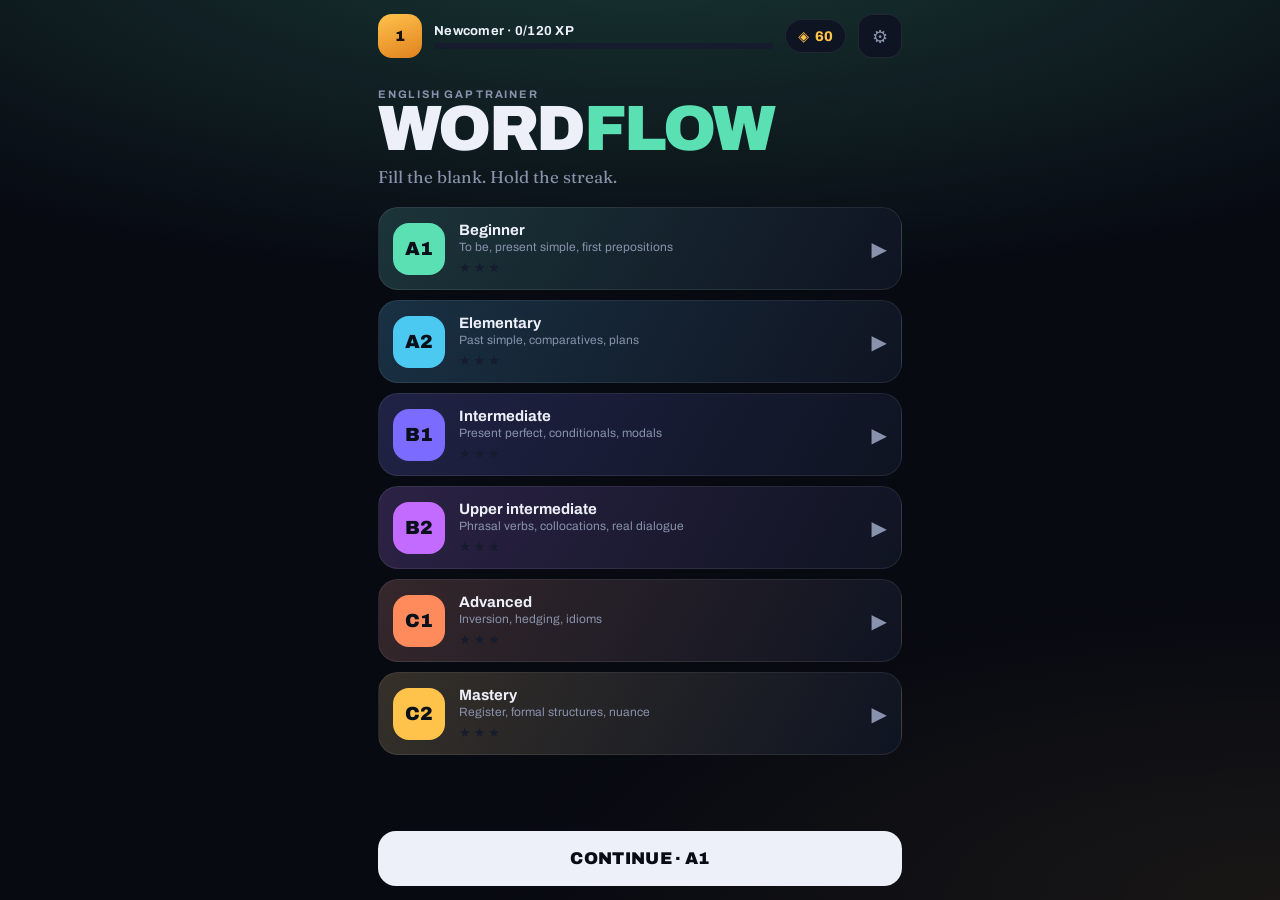
==== index.html @ f36ec470 "Refactor into modular architecture; remove level locks" ====
<!DOCTYPE html>
<html lang="en">
<head>
<meta charset="UTF-8">
<meta name="viewport" content="width=device-width, initial-scale=1, viewport-fit=cover, user-scalable=no, interactive-widget=resizes-content">
<meta name="theme-color" content="#080A12">
<meta name="mobile-web-app-capable" content="yes">
<meta name="apple-mobile-web-app-capable" content="yes">
<meta name="apple-mobile-web-app-status-bar-style" content="black-translucent">
<meta name="color-scheme" content="dark">
<meta name="description" content="Wordflow — a fast, offline-friendly English gap-fill trainer from A1 to C2.">
<title>Wordflow — English gap trainer</title>
<link rel="preconnect" href="https://fonts.googleapis.com">
<link rel="preconnect" href="https://fonts.gstatic.com" crossorigin>
<link href="https://fonts.googleapis.com/css2?family=Archivo:wght@500;700;900&family=Fraunces:opsz,wght@9..144,400;9..144,600&display=swap" rel="stylesheet">
<link rel="stylesheet" href="css/style.css">
</head>
<body>

<!-- ============ HOME ============ -->
<section class="screen on" id="home">
  <div class="home-top">
    <div class="rank-badge" id="rankLv">1</div>
    <div class="rank-meta">
      <div class="rank-name" id="rankName">Newcomer</div>
      <div class="xpbar"><i id="xpFill" style="width:0%"></i></div>
    </div>
    <div class="coinpill">◈ <span id="coinCount">0</span></div>
    <button class="icon-btn" id="openSettings" aria-label="Settings">⚙</button>
  </div>

  <div class="brand">
    <span class="eyebrow">English gap trainer</span>
    <h1>WORD<em>FLOW</em></h1>
    <p class="tagline">Fill the blank. Hold the streak.</p>
  </div>

  <div class="scroller">
    <div class="level-list" id="levelList"></div>
  </div>

  <button class="cta" id="quickPlay">Continue</button>
</section>

<!-- ============ GAME ============ -->
<section class="screen" id="game">
  <div class="hud">
    <button class="icon-btn" id="quitBtn" aria-label="Quit">✕</button>
    <div class="track"><i id="trackFill" style="width:0%"></i></div>
    <div class="qcount" id="qCount">1/10</div>
    <div class="hearts" id="hearts"></div>
  </div>

  <div class="combo" id="combo">
    <span id="comboX">⚡ x2</span>
    <div class="bar"><i id="comboBar" style="width:0%"></i></div>
  </div>

  <div class="card">
    <span class="eyebrow" id="catTag">Phrasal verb</span>
    <p class="sentence" id="sentence"></p>
    <p class="feedback" id="feedback"></p>
  </div>

  <div class="hints" id="hints"></div>
  <div id="answerZone"></div>
  <button class="cta" id="actionBtn">Check</button>
</section>

<!-- ============ RESULTS ============ -->
<section class="screen" id="results">
  <div class="result-head">
    <div class="big-stars" id="bigStars">★★★</div>
    <div class="result-title" id="resTitle">Level clear</div>
    <div class="result-sub" id="resSub">B1 · 8 of 10 correct</div>
  </div>
  <div class="grid-stats">
    <div class="stat"><b id="stAcc">0%</b><span>Accuracy</span></div>
    <div class="stat"><b id="stXp">0</b><span>XP</span></div>
    <div class="stat"><b id="stStreak">0</b><span>Best run</span></div>
  </div>
  <div class="scroller">
    <span class="eyebrow" id="reviewLabel">Worth another look</span>
    <div class="review" id="review" style="margin-top:10px"></div>
  </div>
  <div class="row" style="margin-top:12px">
    <button class="cta ghost" id="homeBtn">Home</button>
    <button class="cta" id="againBtn">Play again</button>
  </div>
</section>

<!-- ============ SETTINGS ============ -->
<div class="sheet-wrap" id="sheetWrap">
  <div class="scrim" id="scrim"></div>
  <div class="sheet">
    <h2>Settings</h2>
    <div class="opt">
      <label>Questions per run</label>
      <div class="seg" id="segCount"></div>
    </div>
    <div class="opt">
      <label>Answer with</label>
      <div class="seg" id="segMode">
        <button data-mode="tap">Word tiles</button>
        <button data-mode="type">Keyboard</button>
      </div>
    </div>
    <div class="opt">
      <div class="toggle-row"><span>Timer (15s per gap)</span><div class="sw" data-set="timed"></div></div>
      <div class="toggle-row"><span>Sound</span><div class="sw" data-set="sound"></div></div>
      <div class="toggle-row"><span>Vibration</span><div class="sw" data-set="haptics"></div></div>
    </div>
    <button class="danger" id="resetBtn">Reset all progress</button>
    <button class="cta" id="closeSheet" style="margin-top:18px">Done</button>
  </div>
</div>

<div class="toast" id="toast"></div>

<script type="module" src="js/main.js"></script>
</body>
</html>
---- css/style.css ----
:root{
  --ink:#080A12;
  --ink-2:#0F1422;
  --ink-3:#161C2E;
  --line:rgba(255,255,255,.08);
  --line-2:rgba(255,255,255,.14);
  --paper:#EDF0F9;
  --mute:#8892AC;
  --gold:#FFC24B;
  --mint:#3DDC84;
  --rose:#FF5D73;
  --hue:#7C6BFF;
  --pad:18px;
  --radius:20px;
  --safe-t:env(safe-area-inset-top,0px);
  --safe-b:env(safe-area-inset-bottom,0px);
  --display:'Archivo','Segoe UI',Roboto,system-ui,sans-serif;
  --serif:'Fraunces',Georgia,'Times New Roman',serif;
}
*{box-sizing:border-box;margin:0;padding:0;-webkit-tap-highlight-color:transparent}
html,body{height:100%}
body{
  background:var(--ink);
  color:var(--paper);
  font-family:var(--display);
  overscroll-behavior:none;
  -webkit-user-select:none;user-select:none;
  touch-action:manipulation;
}
body::before{
  content:'';position:fixed;inset:0;z-index:-1;pointer-events:none;
  background:
    radial-gradient(120% 60% at 50% -10%, color-mix(in srgb, var(--hue) 22%, transparent), transparent 70%),
    radial-gradient(90% 50% at 100% 100%, rgba(255,194,75,.07), transparent 70%);
  transition:background .5s ease;
}
button,input{font-family:inherit;color:inherit}
button{border:0;background:none;cursor:pointer}

/* ---------- screens ---------- */
.screen{
  position:fixed;inset:0;
  display:none;flex-direction:column;
  padding:calc(var(--safe-t) + 14px) var(--pad) calc(var(--safe-b) + 14px);
  max-width:560px;margin:0 auto;
  animation:rise .28s cubic-bezier(.2,.8,.3,1);
}
.screen.on{display:flex}
@keyframes rise{from{opacity:0;transform:translateY(14px)}to{opacity:1;transform:none}}

.eyebrow{
  font-size:11px;font-weight:700;letter-spacing:.16em;text-transform:uppercase;color:var(--mute);
}

/* ---------- home ---------- */
.home-top{display:flex;align-items:center;gap:12px}
.rank-badge{
  width:44px;height:44px;flex:0 0 44px;border-radius:14px;
  display:grid;place-items:center;font-weight:900;font-size:15px;
  background:linear-gradient(160deg,var(--gold),#E0821F);color:#1A1206;
}
.rank-meta{flex:1;min-width:0}
.rank-name{font-size:13px;font-weight:700;letter-spacing:.02em}
.xpbar{height:6px;border-radius:99px;background:var(--ink-3);margin-top:5px;overflow:hidden}
.xpbar i{display:block;height:100%;background:var(--gold);border-radius:99px;transition:width .6s cubic-bezier(.2,.8,.3,1)}
.coinpill{
  display:flex;align-items:center;gap:6px;padding:8px 12px;border-radius:99px;
  background:var(--ink-2);border:1px solid var(--line);font-weight:800;font-size:14px;color:var(--gold)
}
.icon-btn{
  width:44px;height:44px;border-radius:14px;background:var(--ink-2);border:1px solid var(--line);
  display:grid;place-items:center;font-size:18px;color:var(--mute)
}
.icon-btn:active{transform:scale(.94)}

.brand{margin:26px 0 18px}
.brand h1{
  font-size:clamp(44px,15vw,64px);line-height:.86;font-weight:900;letter-spacing:-.04em;
}
.brand h1 em{font-style:normal;color:var(--hue);transition:color .5s}
.tagline{font-family:var(--serif);font-size:17px;color:var(--mute);margin-top:10px}

.scroller{flex:1;overflow-y:auto;-webkit-overflow-scrolling:touch;margin:0 calc(var(--pad)*-1);padding:2px var(--pad) 8px}
.level-list{display:flex;flex-direction:column;gap:10px}
.lvl{
  position:relative;display:flex;align-items:center;gap:14px;
  padding:14px;border-radius:var(--radius);
  background:linear-gradient(120deg,color-mix(in srgb,var(--c) 16%,var(--ink-2)),var(--ink-2));
  border:1px solid var(--line);text-align:left;width:100%;
}
.lvl:active{transform:scale(.985)}
.lvl-code{
  width:52px;height:52px;flex:0 0 52px;border-radius:16px;display:grid;place-items:center;
  font-weight:900;font-size:19px;letter-spacing:-.02em;
  background:var(--c);color:#08101A;
}
.lvl-body{flex:1;min-width:0}
.lvl-name{font-weight:700;font-size:15px}
.lvl-sub{font-size:12px;color:var(--mute);margin-top:2px}
.stars{display:flex;gap:3px;font-size:13px;margin-top:6px;color:var(--ink-3)}
.stars .on{color:var(--gold)}
.lvl-go{color:var(--mute);font-size:20px;font-weight:700}

.cta{
  margin-top:12px;width:100%;padding:18px;border-radius:18px;
  background:var(--paper);color:#0A0C14;font-weight:900;font-size:17px;letter-spacing:.02em;
  text-transform:uppercase;
}
.cta:active{transform:scale(.98)}
.cta.ghost{background:transparent;border:1px solid var(--line-2);color:var(--paper)}
.cta[disabled]{opacity:.35}
.row{display:flex;gap:10px}
.row .cta{margin-top:0}

/* ---------- game ---------- */
.hud{display:flex;align-items:center;gap:10px}
.track{flex:1;height:8px;border-radius:99px;background:var(--ink-3);overflow:hidden}
.track i{display:block;height:100%;background:var(--hue);border-radius:99px;transition:width .35s ease}
.hearts{display:flex;gap:4px;font-size:15px}
.hearts span{filter:grayscale(1);opacity:.28;transition:.25s}
.hearts span.on{filter:none;opacity:1}
.qcount{font-size:12px;font-weight:800;color:var(--mute);min-width:38px;text-align:right}

.combo{
  display:flex;align-items:center;gap:8px;margin:14px 0 0;height:22px;
  font-weight:900;font-size:13px;letter-spacing:.08em;color:var(--gold);opacity:0;transition:.25s
}
.combo.on{opacity:1}
.combo .bar{flex:1;height:4px;border-radius:99px;background:var(--ink-3);overflow:hidden}
.combo .bar i{display:block;height:100%;background:var(--gold);transition:width .3s}

.card{
  flex:1;display:flex;flex-direction:column;justify-content:center;gap:16px;
  padding:22px 4px;min-height:0;
}
.sentence{
  font-family:var(--serif);font-size:clamp(22px,6.4vw,30px);line-height:1.55;font-weight:400;
  letter-spacing:-.01em;
}
.slot{
  display:inline-block;min-width:74px;padding:0 8px;margin:0 2px;
  text-align:center;font-family:var(--display);font-weight:700;
  color:var(--hue);border-bottom:3px dashed color-mix(in srgb,var(--hue) 55%,transparent);
  transition:.2s;
}
.slot.filled{border-bottom-style:solid}
.slot.good{color:var(--mint);border-color:var(--mint)}
.slot.bad{color:var(--rose);border-color:var(--rose);animation:shake .3s}
@keyframes shake{25%{transform:translateX(-6px)}75%{transform:translateX(6px)}}
.slot-input{
  width:100%;min-width:74px;background:none;border:0;outline:none;
  font-family:var(--display);font-weight:700;font-size:inherit;color:var(--hue);text-align:center;
}
.feedback{font-size:14px;font-weight:700;min-height:20px;color:var(--mute)}
.feedback b{color:var(--mint)}
.feedback.bad b{color:var(--rose)}

.hints{display:flex;gap:8px;margin-bottom:12px}
.hint{
  flex:1;padding:11px 6px;border-radius:14px;background:var(--ink-2);border:1px solid var(--line);
  font-size:11px;font-weight:800;letter-spacing:.04em;color:var(--mute);line-height:1.5
}
.hint b{display:block;font-size:16px;color:var(--paper);margin-bottom:2px}
.hint small{color:var(--gold);font-size:10px}
.hint:active{transform:scale(.96)}
.hint.used{opacity:.3;pointer-events:none}

.tiles{display:flex;flex-wrap:wrap;gap:9px;justify-content:center;margin-bottom:12px}
.tile{
  flex:1 1 40%;padding:16px 10px;border-radius:16px;
  background:var(--ink-2);border:1px solid var(--line-2);
  font-weight:700;font-size:16px;min-height:56px;
}
.tile:active{transform:scale(.96);background:var(--ink-3)}
.tile.gone{opacity:0;pointer-events:none;transform:scale(.9)}
.tile.pick-good{background:var(--mint);color:#062012;border-color:var(--mint)}
.tile.pick-bad{background:var(--rose);color:#2A0810;border-color:var(--rose)}
.typebox{
  display:flex;align-items:center;gap:10px;padding:6px 6px 6px 18px;margin-bottom:12px;
  background:var(--ink-2);border:1px solid var(--line-2);border-radius:18px;
}
.typebox input{
  flex:1;min-width:0;background:none;border:0;outline:none;font-size:18px;font-weight:700;padding:14px 0
}
.typebox input::placeholder{color:var(--mute);font-weight:500}

.toast{
  position:fixed;left:50%;top:calc(var(--safe-t) + 70px);transform:translate(-50%,-16px);
  background:var(--paper);color:#0A0C14;padding:10px 16px;border-radius:99px;
  font-weight:900;font-size:13px;opacity:0;pointer-events:none;transition:.25s;z-index:50;white-space:nowrap
}
.toast.on{opacity:1;transform:translate(-50%,0)}

/* ---------- results ---------- */
.result-head{text-align:center;padding:20px 0 6px}
.big-stars{font-size:38px;letter-spacing:6px;color:var(--ink-3)}
.big-stars .on{color:var(--gold)}
.result-title{font-size:30px;font-weight:900;letter-spacing:-.02em;margin-top:12px}
.result-sub{font-size:14px;color:var(--mute);margin-top:6px}
.grid-stats{display:grid;grid-template-columns:repeat(3,1fr);gap:10px;margin:20px 0 14px}
.stat{background:var(--ink-2);border:1px solid var(--line);border-radius:16px;padding:14px 8px;text-align:center}
.stat b{display:block;font-size:22px;font-weight:900}
.stat span{font-size:10px;letter-spacing:.12em;text-transform:uppercase;color:var(--mute)}
.review{display:flex;flex-direction:column;gap:8px}
.review-item{
  background:var(--ink-2);border:1px solid var(--line);border-left:3px solid var(--rose);
  border-radius:12px;padding:11px 13px;font-family:var(--serif);font-size:14px;line-height:1.5;color:var(--mute)
}
.review-item b{font-family:var(--display);color:var(--mint);font-weight:800}

/* ---------- sheet ---------- */
.sheet-wrap{position:fixed;inset:0;z-index:60;display:none}
.sheet-wrap.on{display:block}
.scrim{position:absolute;inset:0;background:rgba(4,6,12,.7)}
.sheet{
  position:absolute;left:0;right:0;bottom:0;max-width:560px;margin:0 auto;
  background:var(--ink-2);border:1px solid var(--line);border-radius:26px 26px 0 0;
  padding:20px var(--pad) calc(var(--safe-b) + 20px);
  max-height:88vh;overflow-y:auto;animation:up .25s cubic-bezier(.2,.8,.3,1)
}
@keyframes up{from{transform:translateY(100%)}to{transform:none}}
.sheet h2{font-size:19px;font-weight:900;margin-bottom:4px}
.opt{margin-top:18px}
.opt>label{font-size:11px;font-weight:800;letter-spacing:.14em;text-transform:uppercase;color:var(--mute)}
.seg{display:flex;gap:6px;margin-top:8px}
.seg button{
  flex:1;padding:12px 4px;border-radius:12px;background:var(--ink-3);border:1px solid transparent;
  font-weight:800;font-size:13px;color:var(--mute)
}
.seg button.on{background:var(--paper);color:#0A0C14}
.toggle-row{display:flex;align-items:center;justify-content:space-between;padding:13px 0;border-bottom:1px solid var(--line)}
.toggle-row span{font-size:15px;font-weight:600}
.sw{width:50px;height:30px;border-radius:99px;background:var(--ink-3);position:relative;flex:0 0 50px;transition:.2s}
.sw::after{content:'';position:absolute;top:3px;left:3px;width:24px;height:24px;border-radius:50%;background:var(--mute);transition:.2s}
.sw.on{background:color-mix(in srgb,var(--mint) 40%,var(--ink-3))}
.sw.on::after{left:23px;background:var(--mint)}
.danger{color:var(--rose);font-weight:800;font-size:14px;padding:16px 0 0;width:100%;text-align:left}

:focus-visible{outline:3px solid var(--gold);outline-offset:2px;border-radius:10px}
@media (prefers-reduced-motion:reduce){*{animation:none!important;transition:none!important}}
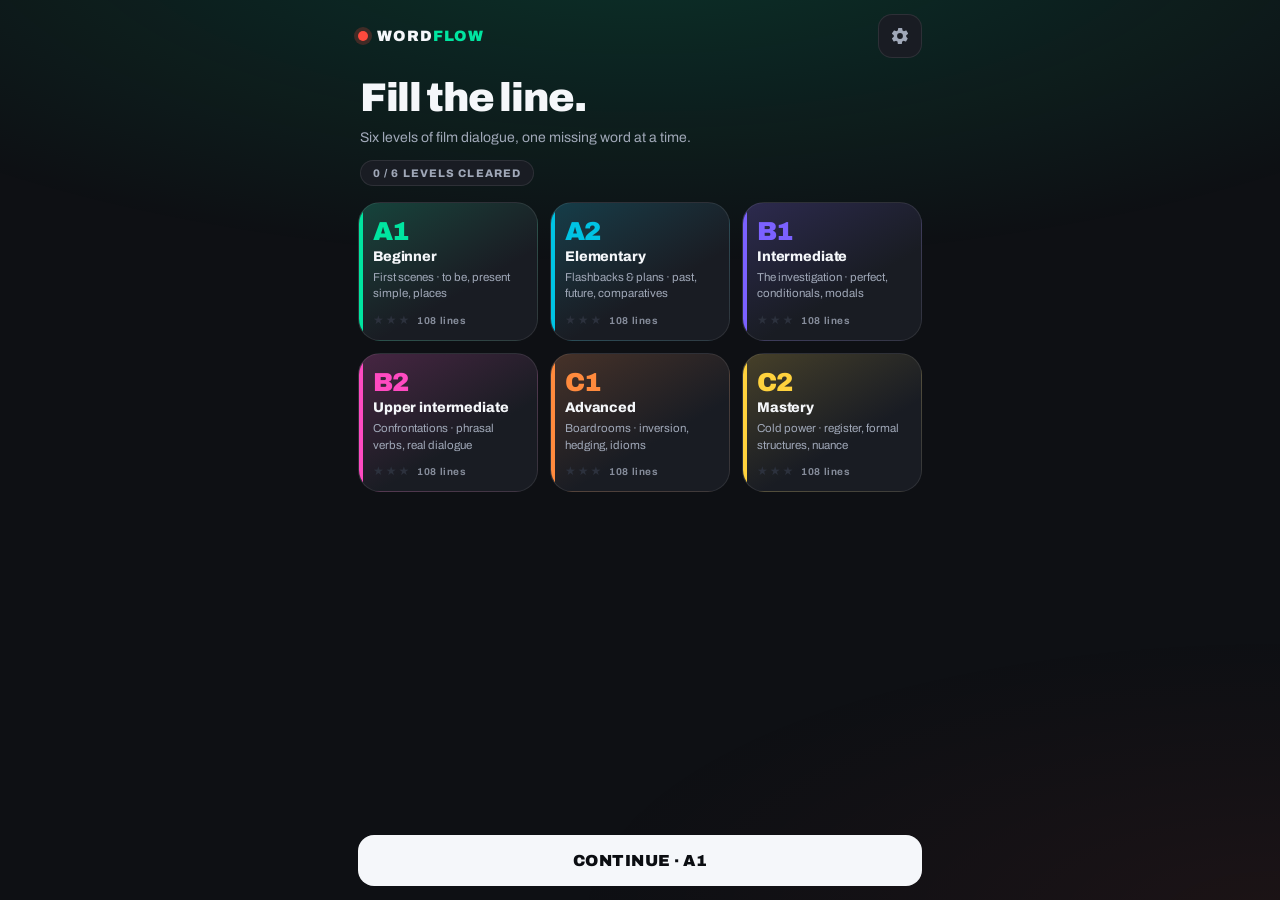
==== commit 11484317: "Update Wordflow" ====
--- a/index.html
+++ b/index.html
@@ -3,40 +3,40 @@
 <head>
 <meta charset="UTF-8">
 <meta name="viewport" content="width=device-width, initial-scale=1, viewport-fit=cover, user-scalable=no, interactive-widget=resizes-content">
-<meta name="theme-color" content="#080A12">
+<meta name="theme-color" content="#0E1014">
 <meta name="mobile-web-app-capable" content="yes">
 <meta name="apple-mobile-web-app-capable" content="yes">
 <meta name="apple-mobile-web-app-status-bar-style" content="black-translucent">
 <meta name="color-scheme" content="dark">
-<meta name="description" content="Wordflow — a fast, offline-friendly English gap-fill trainer from A1 to C2.">
+<meta name="description" content="Wordflow — fill the gap in a line of film dialogue. An English trainer from A1 to C2.">
 <title>Wordflow — English gap trainer</title>
 <link rel="preconnect" href="https://fonts.googleapis.com">
 <link rel="preconnect" href="https://fonts.gstatic.com" crossorigin>
-<link href="https://fonts.googleapis.com/css2?family=Archivo:wght@500;700;900&family=Fraunces:opsz,wght@9..144,400;9..144,600&display=swap" rel="stylesheet">
+<link href="https://fonts.googleapis.com/css2?family=Archivo:wght@500;600;700;800;900&family=Courier+Prime:wght@400;700&display=swap" rel="stylesheet">
 <link rel="stylesheet" href="css/style.css">
 </head>
 <body>
 
 <!-- ============ HOME ============ -->
 <section class="screen on" id="home">
-  <div class="home-top">
-    <div class="rank-badge" id="rankLv">1</div>
-    <div class="rank-meta">
-      <div class="rank-name" id="rankName">Newcomer</div>
-      <div class="xpbar"><i id="xpFill" style="width:0%"></i></div>
+  <header class="topbar">
+    <div class="brandmark">
+      <span class="dot"></span>
+      <span>WORD<em>FLOW</em></span>
     </div>
-    <div class="coinpill">◈ <span id="coinCount">0</span></div>
-    <button class="icon-btn" id="openSettings" aria-label="Settings">⚙</button>
-  </div>
+    <button class="icon-btn" id="openSettings" aria-label="Settings">
+      <svg viewBox="0 0 24 24" width="20" height="20" aria-hidden="true"><path fill="currentColor" d="M12 15.5A3.5 3.5 0 1 1 15.5 12 3.5 3.5 0 0 1 12 15.5m7.43-2.53a7.6 7.6 0 0 0 0-1.94l2.03-1.58a.5.5 0 0 0 .12-.62l-1.92-3.32a.5.5 0 0 0-.6-.22l-2.39.96a7.3 7.3 0 0 0-1.68-.97l-.36-2.54a.5.5 0 0 0-.5-.42h-3.84a.5.5 0 0 0-.5.42l-.36 2.54a7.3 7.3 0 0 0-1.68.97l-2.39-.96a.5.5 0 0 0-.6.22L2.42 8.83a.5.5 0 0 0 .12.62l2.03 1.58a7.6 7.6 0 0 0 0 1.94l-2.03 1.58a.5.5 0 0 0-.12.62l1.92 3.32a.5.5 0 0 0 .6.22l2.39-.96a7.3 7.3 0 0 0 1.68.97l.36 2.54a.5.5 0 0 0 .5.42h3.84a.5.5 0 0 0 .5-.42l.36-2.54a7.3 7.3 0 0 0 1.68-.97l2.39.96a.5.5 0 0 0 .6-.22l1.92-3.32a.5.5 0 0 0-.12-.62Z"/></svg>
+    </button>
+  </header>
 
-  <div class="brand">
-    <span class="eyebrow">English gap trainer</span>
-    <h1>WORD<em>FLOW</em></h1>
-    <p class="tagline">Fill the blank. Hold the streak.</p>
+  <div class="hero">
+    <h1>Fill the line.</h1>
+    <p>Six levels of film dialogue, one missing word at a time.</p>
+    <span class="cleared" id="clearedCount">0 / 6 levels cleared</span>
   </div>
 
   <div class="scroller">
-    <div class="level-list" id="levelList"></div>
+    <div class="level-grid" id="levelList"></div>
   </div>
 
   <button class="cta" id="quickPlay">Continue</button>
@@ -44,46 +44,49 @@
 
 <!-- ============ GAME ============ -->
 <section class="screen" id="game">
-  <div class="hud">
-    <button class="icon-btn" id="quitBtn" aria-label="Quit">✕</button>
+  <header class="hud">
+    <button class="icon-btn" id="quitBtn" aria-label="Quit run">
+      <svg viewBox="0 0 24 24" width="18" height="18" aria-hidden="true"><path fill="none" stroke="currentColor" stroke-width="2.2" stroke-linecap="round" d="M6 6l12 12M18 6L6 18"/></svg>
+    </button>
     <div class="track"><i id="trackFill" style="width:0%"></i></div>
-    <div class="qcount" id="qCount">1/10</div>
+    <div class="qcount" id="qCount">1 / 10</div>
     <div class="hearts" id="hearts"></div>
-  </div>
+  </header>
 
-  <div class="combo" id="combo">
-    <span id="comboX">⚡ x2</span>
-    <div class="bar"><i id="comboBar" style="width:0%"></i></div>
-  </div>
-
-  <div class="card">
-    <span class="eyebrow" id="catTag">Phrasal verb</span>
+  <div class="slate">
+    <div class="slate-head">
+      <span class="scene-tag" id="catTag">Scene</span>
+      <span class="streak" id="streak"></span>
+    </div>
     <p class="sentence" id="sentence"></p>
     <p class="feedback" id="feedback"></p>
   </div>
 
-  <div class="hints" id="hints"></div>
+  <div class="hint-zone" id="hintZone"></div>
   <div id="answerZone"></div>
-  <button class="cta" id="actionBtn">Check</button>
+  <button class="cta" id="actionBtn" hidden>Check</button>
 </section>
 
 <!-- ============ RESULTS ============ -->
 <section class="screen" id="results">
   <div class="result-head">
     <div class="big-stars" id="bigStars">★★★</div>
-    <div class="result-title" id="resTitle">Level clear</div>
-    <div class="result-sub" id="resSub">B1 · 8 of 10 correct</div>
+    <h2 class="result-title" id="resTitle">Scene complete</h2>
+    <p class="result-sub" id="resSub">B1 · 8 of 10 correct</p>
   </div>
+
   <div class="grid-stats">
     <div class="stat"><b id="stAcc">0%</b><span>Accuracy</span></div>
-    <div class="stat"><b id="stXp">0</b><span>XP</span></div>
+    <div class="stat"><b id="stCorrect">0/0</b><span>Correct</span></div>
     <div class="stat"><b id="stStreak">0</b><span>Best run</span></div>
   </div>
+
   <div class="scroller">
-    <span class="eyebrow" id="reviewLabel">Worth another look</span>
-    <div class="review" id="review" style="margin-top:10px"></div>
+    <span class="section-label" id="reviewLabel">Worth another look</span>
+    <div class="review" id="review"></div>
   </div>
-  <div class="row" style="margin-top:12px">
+
+  <div class="row">
     <button class="cta ghost" id="homeBtn">Home</button>
     <button class="cta" id="againBtn">Play again</button>
   </div>
@@ -92,26 +95,37 @@
 <!-- ============ SETTINGS ============ -->
 <div class="sheet-wrap" id="sheetWrap">
   <div class="scrim" id="scrim"></div>
-  <div class="sheet">
+  <div class="sheet" role="dialog" aria-label="Settings">
+    <div class="grabber"></div>
     <h2>Settings</h2>
+
     <div class="opt">
-      <label>Questions per run</label>
-      <div class="seg" id="segCount"></div>
+      <label id="lblCount">Lines per run</label>
+      <div class="seg" id="segCount" role="group" aria-labelledby="lblCount"></div>
     </div>
+
     <div class="opt">
-      <label>Answer with</label>
-      <div class="seg" id="segMode">
+      <label id="lblMode">Answer with</label>
+      <div class="seg" id="segMode" role="group" aria-labelledby="lblMode">
         <button data-mode="tap">Word tiles</button>
         <button data-mode="type">Keyboard</button>
       </div>
+      <p class="note" id="modeNote"></p>
     </div>
+
     <div class="opt">
-      <div class="toggle-row"><span>Timer (15s per gap)</span><div class="sw" data-set="timed"></div></div>
-      <div class="toggle-row"><span>Sound</span><div class="sw" data-set="sound"></div></div>
-      <div class="toggle-row"><span>Vibration</span><div class="sw" data-set="haptics"></div></div>
+      <div class="toggle-row">
+        <span>Sound</span>
+        <button class="sw" data-set="sound" role="switch" aria-checked="false" aria-label="Sound"></button>
+      </div>
+      <div class="toggle-row">
+        <span>Vibration</span>
+        <button class="sw" data-set="haptics" role="switch" aria-checked="false" aria-label="Vibration"></button>
+      </div>
     </div>
+
     <button class="danger" id="resetBtn">Reset all progress</button>
-    <button class="cta" id="closeSheet" style="margin-top:18px">Done</button>
+    <button class="cta" id="closeSheet">Done</button>
   </div>
 </div>
 
--- a/css/style.css
+++ b/css/style.css
@@ -1,28 +1,43 @@
+/* =====================================================================
+   WORDFLOW — Switch-style dark theme
+   Charcoal surfaces, neon per-level accents, white selection rings.
+   Screenplay (Courier) treatment for the dialogue card.
+   ===================================================================== */
 :root{
-  --ink:#080A12;
-  --ink-2:#0F1422;
-  --ink-3:#161C2E;
-  --line:rgba(255,255,255,.08);
-  --line-2:rgba(255,255,255,.14);
-  --paper:#EDF0F9;
-  --mute:#8892AC;
-  --gold:#FFC24B;
-  --mint:#3DDC84;
-  --rose:#FF5D73;
-  --hue:#7C6BFF;
+  --bg:#0E1014;
+  --surface:#191C23;
+  --surface-2:#222630;
+  --surface-3:#2C313D;
+  --line:rgba(255,255,255,.09);
+  --line-2:rgba(255,255,255,.18);
+
+  --text:#F5F7FA;
+  --muted:#A0A8B8;
+
+  --accent:#00C3E3;          /* set per level from JS */
+  --red:#FF4A3D;             /* Joy-Con neon red */
+  --good:#3CE08A;
+  --bad:#FF5E6C;
+  --gold:#FFD23D;
+
   --pad:18px;
-  --radius:20px;
+  --r-lg:22px;
+  --r-md:16px;
+  --r-sm:12px;
+
   --safe-t:env(safe-area-inset-top,0px);
   --safe-b:env(safe-area-inset-bottom,0px);
-  --display:'Archivo','Segoe UI',Roboto,system-ui,sans-serif;
-  --serif:'Fraunces',Georgia,'Times New Roman',serif;
-}
+
+  --ui:'Archivo','Segoe UI',Roboto,system-ui,sans-serif;
+  --script:'Courier Prime','Courier New',ui-monospace,monospace;
+}
+
 *{box-sizing:border-box;margin:0;padding:0;-webkit-tap-highlight-color:transparent}
 html,body{height:100%}
 body{
-  background:var(--ink);
-  color:var(--paper);
-  font-family:var(--display);
+  background:var(--bg);
+  color:var(--text);
+  font-family:var(--ui);
   overscroll-behavior:none;
   -webkit-user-select:none;user-select:none;
   touch-action:manipulation;
@@ -30,211 +45,297 @@
 body::before{
   content:'';position:fixed;inset:0;z-index:-1;pointer-events:none;
   background:
-    radial-gradient(120% 60% at 50% -10%, color-mix(in srgb, var(--hue) 22%, transparent), transparent 70%),
-    radial-gradient(90% 50% at 100% 100%, rgba(255,194,75,.07), transparent 70%);
-  transition:background .5s ease;
-}
-button,input{font-family:inherit;color:inherit}
+    radial-gradient(110% 55% at 50% -8%, color-mix(in srgb, var(--accent) 16%, transparent), transparent 68%),
+    radial-gradient(80% 45% at 100% 102%, rgba(255,74,61,.06), transparent 70%);
+  transition:background .45s ease;
+}
+button,input{font-family:inherit;color:inherit;font-size:100%}
 button{border:0;background:none;cursor:pointer}
 
 /* ---------- screens ---------- */
 .screen{
   position:fixed;inset:0;
-  display:none;flex-direction:column;
+  display:none;flex-direction:column;gap:14px;
   padding:calc(var(--safe-t) + 14px) var(--pad) calc(var(--safe-b) + 14px);
-  max-width:560px;margin:0 auto;
-  animation:rise .28s cubic-bezier(.2,.8,.3,1);
+  max-width:600px;margin:0 auto;
+  animation:rise .26s cubic-bezier(.2,.8,.3,1);
 }
 .screen.on{display:flex}
-@keyframes rise{from{opacity:0;transform:translateY(14px)}to{opacity:1;transform:none}}
-
-.eyebrow{
-  font-size:11px;font-weight:700;letter-spacing:.16em;text-transform:uppercase;color:var(--mute);
-}
-
-/* ---------- home ---------- */
-.home-top{display:flex;align-items:center;gap:12px}
-.rank-badge{
+@keyframes rise{from{opacity:0;transform:translateY(12px)}to{opacity:1;transform:none}}
+
+.scroller{
+  flex:1;min-height:0;overflow-y:auto;-webkit-overflow-scrolling:touch;
+  margin:0 calc(var(--pad)*-1);padding:2px var(--pad) 8px;
+}
+.section-label{
+  display:block;font-size:11px;font-weight:800;letter-spacing:.16em;
+  text-transform:uppercase;color:var(--muted);margin-bottom:10px;
+}
+
+/* ---------- top bar ---------- */
+.topbar{display:flex;align-items:center;justify-content:space-between;gap:12px}
+.brandmark{
+  display:flex;align-items:center;gap:9px;
+  font-weight:900;font-size:15px;letter-spacing:.06em;
+}
+.brandmark em{font-style:normal;color:var(--accent);transition:color .45s}
+.brandmark .dot{
+  width:10px;height:10px;border-radius:50%;background:var(--red);
+  box-shadow:0 0 0 4px color-mix(in srgb, var(--red) 22%, transparent);
+}
+.icon-btn{
   width:44px;height:44px;flex:0 0 44px;border-radius:14px;
-  display:grid;place-items:center;font-weight:900;font-size:15px;
-  background:linear-gradient(160deg,var(--gold),#E0821F);color:#1A1206;
-}
-.rank-meta{flex:1;min-width:0}
-.rank-name{font-size:13px;font-weight:700;letter-spacing:.02em}
-.xpbar{height:6px;border-radius:99px;background:var(--ink-3);margin-top:5px;overflow:hidden}
-.xpbar i{display:block;height:100%;background:var(--gold);border-radius:99px;transition:width .6s cubic-bezier(.2,.8,.3,1)}
-.coinpill{
-  display:flex;align-items:center;gap:6px;padding:8px 12px;border-radius:99px;
-  background:var(--ink-2);border:1px solid var(--line);font-weight:800;font-size:14px;color:var(--gold)
-}
-.icon-btn{
-  width:44px;height:44px;border-radius:14px;background:var(--ink-2);border:1px solid var(--line);
-  display:grid;place-items:center;font-size:18px;color:var(--mute)
-}
-.icon-btn:active{transform:scale(.94)}
-
-.brand{margin:26px 0 18px}
-.brand h1{
-  font-size:clamp(44px,15vw,64px);line-height:.86;font-weight:900;letter-spacing:-.04em;
-}
-.brand h1 em{font-style:normal;color:var(--hue);transition:color .5s}
-.tagline{font-family:var(--serif);font-size:17px;color:var(--mute);margin-top:10px}
-
-.scroller{flex:1;overflow-y:auto;-webkit-overflow-scrolling:touch;margin:0 calc(var(--pad)*-1);padding:2px var(--pad) 8px}
-.level-list{display:flex;flex-direction:column;gap:10px}
+  background:var(--surface);border:1px solid var(--line);
+  display:grid;place-items:center;color:var(--muted);
+  transition:transform .12s ease, background .2s, color .2s;
+}
+.icon-btn:hover{color:var(--text);background:var(--surface-2)}
+.icon-btn:active{transform:scale(.92)}
+
+/* ---------- hero ---------- */
+.hero{padding:6px 2px 0}
+.hero h1{font-size:clamp(30px,8.5vw,40px);line-height:1.02;font-weight:900;letter-spacing:-.035em}
+.hero p{margin-top:8px;font-size:14px;color:var(--muted);line-height:1.5}
+.cleared{
+  display:inline-block;margin-top:12px;padding:6px 12px;border-radius:99px;
+  background:var(--surface);border:1px solid var(--line);
+  font-size:11px;font-weight:800;letter-spacing:.1em;text-transform:uppercase;color:var(--muted);
+}
+
+/* ---------- level tiles (Switch home menu) ---------- */
+.level-grid{
+  display:grid;grid-template-columns:repeat(2,1fr);gap:12px;
+}
 .lvl{
-  position:relative;display:flex;align-items:center;gap:14px;
-  padding:14px;border-radius:var(--radius);
-  background:linear-gradient(120deg,color-mix(in srgb,var(--c) 16%,var(--ink-2)),var(--ink-2));
-  border:1px solid var(--line);text-align:left;width:100%;
-}
-.lvl:active{transform:scale(.985)}
+  position:relative;display:flex;flex-direction:column;gap:5px;
+  padding:15px 14px 13px;border-radius:var(--r-lg);text-align:left;
+  background:
+    linear-gradient(150deg, color-mix(in srgb, var(--c) 20%, var(--surface)) 0%, var(--surface) 62%);
+  border:1px solid var(--line);
+  color:var(--text);overflow:hidden;
+  transition:transform .14s cubic-bezier(.2,.8,.3,1), box-shadow .18s, border-color .18s;
+}
+.lvl::after{
+  content:'';position:absolute;left:0;top:0;bottom:0;width:4px;background:var(--c);
+}
+.lvl:hover{transform:translateY(-2px);border-color:var(--line-2)}
+.lvl:active{transform:scale(.975)}
 .lvl-code{
-  width:52px;height:52px;flex:0 0 52px;border-radius:16px;display:grid;place-items:center;
-  font-weight:900;font-size:19px;letter-spacing:-.02em;
-  background:var(--c);color:#08101A;
-}
-.lvl-body{flex:1;min-width:0}
-.lvl-name{font-weight:700;font-size:15px}
-.lvl-sub{font-size:12px;color:var(--mute);margin-top:2px}
-.stars{display:flex;gap:3px;font-size:13px;margin-top:6px;color:var(--ink-3)}
+  font-size:26px;font-weight:900;letter-spacing:-.03em;color:var(--c);line-height:1;
+}
+.lvl-name{font-size:14px;font-weight:800;letter-spacing:-.01em}
+.lvl-sub{font-size:11.5px;color:var(--muted);line-height:1.45;flex:1}
+.lvl-foot{display:flex;align-items:center;justify-content:space-between;gap:8px;margin-top:6px}
+.stars{display:flex;gap:2px;font-size:12px;color:var(--surface-3)}
 .stars .on{color:var(--gold)}
-.lvl-go{color:var(--mute);font-size:20px;font-weight:700}
-
+.lvl-count{font-size:10px;font-weight:700;letter-spacing:.06em;color:var(--muted);opacity:.8}
+
+/* ---------- primary button ---------- */
 .cta{
-  margin-top:12px;width:100%;padding:18px;border-radius:18px;
-  background:var(--paper);color:#0A0C14;font-weight:900;font-size:17px;letter-spacing:.02em;
-  text-transform:uppercase;
+  width:100%;padding:17px;border-radius:var(--r-md);
+  background:var(--text);color:#0B0D11;
+  font-weight:900;font-size:16px;letter-spacing:.03em;text-transform:uppercase;
+  transition:transform .12s ease, opacity .2s;
 }
 .cta:active{transform:scale(.98)}
-.cta.ghost{background:transparent;border:1px solid var(--line-2);color:var(--paper)}
-.cta[disabled]{opacity:.35}
+.cta.ghost{background:transparent;border:1.5px solid var(--line-2);color:var(--text)}
+.cta[hidden]{display:none}
 .row{display:flex;gap:10px}
-.row .cta{margin-top:0}
-
-/* ---------- game ---------- */
+.row .cta{flex:1}
+
+/* ---------- game HUD ---------- */
 .hud{display:flex;align-items:center;gap:10px}
-.track{flex:1;height:8px;border-radius:99px;background:var(--ink-3);overflow:hidden}
-.track i{display:block;height:100%;background:var(--hue);border-radius:99px;transition:width .35s ease}
-.hearts{display:flex;gap:4px;font-size:15px}
-.hearts span{filter:grayscale(1);opacity:.28;transition:.25s}
-.hearts span.on{filter:none;opacity:1}
-.qcount{font-size:12px;font-weight:800;color:var(--mute);min-width:38px;text-align:right}
-
-.combo{
-  display:flex;align-items:center;gap:8px;margin:14px 0 0;height:22px;
-  font-weight:900;font-size:13px;letter-spacing:.08em;color:var(--gold);opacity:0;transition:.25s
-}
-.combo.on{opacity:1}
-.combo .bar{flex:1;height:4px;border-radius:99px;background:var(--ink-3);overflow:hidden}
-.combo .bar i{display:block;height:100%;background:var(--gold);transition:width .3s}
-
-.card{
-  flex:1;display:flex;flex-direction:column;justify-content:center;gap:16px;
-  padding:22px 4px;min-height:0;
-}
+.hud .icon-btn{width:38px;height:38px;flex:0 0 38px;border-radius:12px}
+.track{flex:1;height:7px;border-radius:99px;background:var(--surface-2);overflow:hidden}
+.track i{display:block;height:100%;background:var(--accent);border-radius:99px;transition:width .32s ease}
+.qcount{font-size:12px;font-weight:800;color:var(--muted);min-width:46px;text-align:right;font-variant-numeric:tabular-nums}
+.hearts{display:flex;gap:3px;font-size:15px;line-height:1}
+.hearts span{color:var(--surface-3);transition:color .25s, transform .25s}
+.hearts span.on{color:var(--red)}
+
+/* ---------- the dialogue slate ---------- */
+.slate{
+  flex:1;min-height:0;display:flex;flex-direction:column;gap:14px;
+  padding:22px 18px;border-radius:var(--r-lg);
+  background:var(--surface);border:1px solid var(--line);
+  position:relative;overflow:hidden;
+}
+.slate::before{
+  content:'';position:absolute;inset:0 0 auto;height:3px;
+  background:linear-gradient(90deg,var(--accent),transparent);
+}
+.slate-head{display:flex;align-items:center;justify-content:space-between;gap:10px;min-height:22px}
+.scene-tag{
+  font-size:10.5px;font-weight:800;letter-spacing:.14em;text-transform:uppercase;color:var(--muted);
+}
+.streak{
+  font-size:10.5px;font-weight:800;letter-spacing:.1em;text-transform:uppercase;
+  color:var(--gold);opacity:0;transform:translateY(-3px);transition:.22s;white-space:nowrap;
+}
+.streak.on{opacity:1;transform:none}
+
+/* head stays pinned to the top of the slate; the line itself sits in the
+   optical centre of whatever space is left */
 .sentence{
-  font-family:var(--serif);font-size:clamp(22px,6.4vw,30px);line-height:1.55;font-weight:400;
-  letter-spacing:-.01em;
+  margin-top:auto;
+  font-family:var(--script);
+  font-size:clamp(17px,4.9vw,22px);line-height:1.85;font-weight:400;
+  color:var(--text);
 }
 .slot{
-  display:inline-block;min-width:74px;padding:0 8px;margin:0 2px;
-  text-align:center;font-family:var(--display);font-weight:700;
-  color:var(--hue);border-bottom:3px dashed color-mix(in srgb,var(--hue) 55%,transparent);
-  transition:.2s;
+  display:inline-block;min-width:58px;padding:0 5px;margin:0 1px;
+  text-align:center;font-family:var(--script);font-weight:700;
+  color:var(--accent);
+  border-bottom:2px dashed color-mix(in srgb, var(--accent) 55%, transparent);
+  transition:color .2s, border-color .2s;
 }
 .slot.filled{border-bottom-style:solid}
-.slot.good{color:var(--mint);border-color:var(--mint)}
-.slot.bad{color:var(--rose);border-color:var(--rose);animation:shake .3s}
-@keyframes shake{25%{transform:translateX(-6px)}75%{transform:translateX(6px)}}
-.slot-input{
-  width:100%;min-width:74px;background:none;border:0;outline:none;
-  font-family:var(--display);font-weight:700;font-size:inherit;color:var(--hue);text-align:center;
-}
-.feedback{font-size:14px;font-weight:700;min-height:20px;color:var(--mute)}
-.feedback b{color:var(--mint)}
-.feedback.bad b{color:var(--rose)}
-
-.hints{display:flex;gap:8px;margin-bottom:12px}
+.slot.good{color:var(--good);border-color:var(--good)}
+.slot.bad{color:var(--bad);border-color:var(--bad);animation:shake .3s}
+@keyframes shake{25%{transform:translateX(-5px)}75%{transform:translateX(5px)}}
+
+.feedback{margin-bottom:auto;font-size:13.5px;font-weight:700;min-height:19px;color:var(--muted)}
+.feedback.good{color:var(--good)}
+.feedback.bad{color:var(--bad)}
+.feedback b{color:var(--good);font-weight:800}
+
+/* ---------- hint ---------- */
+.hint-zone{min-height:0}
 .hint{
-  flex:1;padding:11px 6px;border-radius:14px;background:var(--ink-2);border:1px solid var(--line);
-  font-size:11px;font-weight:800;letter-spacing:.04em;color:var(--mute);line-height:1.5
-}
-.hint b{display:block;font-size:16px;color:var(--paper);margin-bottom:2px}
-.hint small{color:var(--gold);font-size:10px}
-.hint:active{transform:scale(.96)}
-.hint.used{opacity:.3;pointer-events:none}
-
-.tiles{display:flex;flex-wrap:wrap;gap:9px;justify-content:center;margin-bottom:12px}
+  width:100%;padding:11px;border-radius:var(--r-sm);
+  background:var(--surface);border:1px dashed var(--line-2);
+  font-size:12.5px;font-weight:800;letter-spacing:.04em;color:var(--muted);
+  transition:transform .12s, color .2s, border-color .2s;
+}
+.hint:hover{color:var(--text);border-color:var(--muted)}
+.hint:active{transform:scale(.97)}
+.hint.used{
+  border-style:solid;border-color:color-mix(in srgb,var(--gold) 40%,transparent);
+  color:var(--gold);cursor:default;
+}
+
+/* ---------- answers ---------- */
+.tiles{display:grid;grid-template-columns:repeat(2,1fr);gap:9px}
 .tile{
-  flex:1 1 40%;padding:16px 10px;border-radius:16px;
-  background:var(--ink-2);border:1px solid var(--line-2);
-  font-weight:700;font-size:16px;min-height:56px;
-}
-.tile:active{transform:scale(.96);background:var(--ink-3)}
+  padding:15px 10px;border-radius:var(--r-md);min-height:54px;
+  background:var(--surface-2);border:1px solid var(--line-2);
+  font-weight:700;font-size:15.5px;color:var(--text);
+  transition:transform .12s, background .18s, border-color .18s, opacity .2s;
+}
+.tile:hover{background:var(--surface-3)}
+.tile:active{transform:scale(.96)}
 .tile.gone{opacity:0;pointer-events:none;transform:scale(.9)}
-.tile.pick-good{background:var(--mint);color:#062012;border-color:var(--mint)}
-.tile.pick-bad{background:var(--rose);color:#2A0810;border-color:var(--rose)}
+.tile.pick-good{background:var(--good);color:#062012;border-color:var(--good)}
+.tile.pick-bad{background:var(--bad);color:#2A0810;border-color:var(--bad)}
+
 .typebox{
-  display:flex;align-items:center;gap:10px;padding:6px 6px 6px 18px;margin-bottom:12px;
-  background:var(--ink-2);border:1px solid var(--line-2);border-radius:18px;
-}
+  display:flex;align-items:center;padding:0 16px;
+  background:var(--surface-2);border:1.5px solid var(--line-2);border-radius:var(--r-md);
+  transition:border-color .2s;
+}
+.typebox:focus-within{border-color:var(--accent)}
 .typebox input{
-  flex:1;min-width:0;background:none;border:0;outline:none;font-size:18px;font-weight:700;padding:14px 0
-}
-.typebox input::placeholder{color:var(--mute);font-weight:500}
-
-.toast{
-  position:fixed;left:50%;top:calc(var(--safe-t) + 70px);transform:translate(-50%,-16px);
-  background:var(--paper);color:#0A0C14;padding:10px 16px;border-radius:99px;
-  font-weight:900;font-size:13px;opacity:0;pointer-events:none;transition:.25s;z-index:50;white-space:nowrap
-}
-.toast.on{opacity:1;transform:translate(-50%,0)}
+  flex:1;min-width:0;background:none;border:0;outline:none;
+  font-size:17px;font-weight:700;padding:16px 0;color:var(--text);
+}
+.typebox input::placeholder{color:var(--muted);font-weight:500}
 
 /* ---------- results ---------- */
-.result-head{text-align:center;padding:20px 0 6px}
-.big-stars{font-size:38px;letter-spacing:6px;color:var(--ink-3)}
+.result-head{text-align:center;padding:14px 0 4px}
+.big-stars{font-size:36px;letter-spacing:8px;color:var(--surface-3);line-height:1}
 .big-stars .on{color:var(--gold)}
-.result-title{font-size:30px;font-weight:900;letter-spacing:-.02em;margin-top:12px}
-.result-sub{font-size:14px;color:var(--mute);margin-top:6px}
-.grid-stats{display:grid;grid-template-columns:repeat(3,1fr);gap:10px;margin:20px 0 14px}
-.stat{background:var(--ink-2);border:1px solid var(--line);border-radius:16px;padding:14px 8px;text-align:center}
-.stat b{display:block;font-size:22px;font-weight:900}
-.stat span{font-size:10px;letter-spacing:.12em;text-transform:uppercase;color:var(--mute)}
+.result-title{font-size:27px;font-weight:900;letter-spacing:-.025em;margin-top:14px}
+.result-sub{font-size:13.5px;color:var(--muted);margin-top:6px}
+.grid-stats{display:grid;grid-template-columns:repeat(3,1fr);gap:9px}
+.stat{
+  background:var(--surface);border:1px solid var(--line);border-radius:var(--r-md);
+  padding:14px 8px;text-align:center;
+}
+.stat b{display:block;font-size:21px;font-weight:900;font-variant-numeric:tabular-nums}
+.stat span{font-size:9.5px;letter-spacing:.13em;text-transform:uppercase;color:var(--muted)}
 .review{display:flex;flex-direction:column;gap:8px}
 .review-item{
-  background:var(--ink-2);border:1px solid var(--line);border-left:3px solid var(--rose);
-  border-radius:12px;padding:11px 13px;font-family:var(--serif);font-size:14px;line-height:1.5;color:var(--mute)
-}
-.review-item b{font-family:var(--display);color:var(--mint);font-weight:800}
-
-/* ---------- sheet ---------- */
+  background:var(--surface);border:1px solid var(--line);border-left:3px solid var(--bad);
+  border-radius:var(--r-sm);padding:11px 13px;
+  font-family:var(--script);font-size:13.5px;line-height:1.65;color:var(--muted);
+}
+.review-item b{color:var(--good);font-weight:700}
+.review-item.clean{border-left-color:var(--good);font-family:var(--ui);font-size:13px}
+#reviewLabel[hidden]{display:none}
+
+/* ---------- settings sheet ---------- */
 .sheet-wrap{position:fixed;inset:0;z-index:60;display:none}
 .sheet-wrap.on{display:block}
-.scrim{position:absolute;inset:0;background:rgba(4,6,12,.7)}
+.scrim{position:absolute;inset:0;background:rgba(4,6,10,.72);backdrop-filter:blur(2px)}
 .sheet{
-  position:absolute;left:0;right:0;bottom:0;max-width:560px;margin:0 auto;
-  background:var(--ink-2);border:1px solid var(--line);border-radius:26px 26px 0 0;
-  padding:20px var(--pad) calc(var(--safe-b) + 20px);
-  max-height:88vh;overflow-y:auto;animation:up .25s cubic-bezier(.2,.8,.3,1)
+  position:absolute;left:0;right:0;bottom:0;max-width:600px;margin:0 auto;
+  background:var(--surface);border:1px solid var(--line);border-bottom:0;
+  border-radius:26px 26px 0 0;
+  padding:10px var(--pad) calc(var(--safe-b) + 18px);
+  max-height:88vh;overflow-y:auto;
+  animation:up .24s cubic-bezier(.2,.8,.3,1);
 }
 @keyframes up{from{transform:translateY(100%)}to{transform:none}}
-.sheet h2{font-size:19px;font-weight:900;margin-bottom:4px}
-.opt{margin-top:18px}
-.opt>label{font-size:11px;font-weight:800;letter-spacing:.14em;text-transform:uppercase;color:var(--mute)}
-.seg{display:flex;gap:6px;margin-top:8px}
+.grabber{width:38px;height:4px;border-radius:99px;background:var(--surface-3);margin:0 auto 14px}
+.sheet h2{font-size:19px;font-weight:900;letter-spacing:-.02em}
+.opt{margin-top:20px}
+.opt>label{
+  display:block;font-size:10.5px;font-weight:800;letter-spacing:.14em;
+  text-transform:uppercase;color:var(--muted);margin-bottom:9px;
+}
+.note{margin-top:9px;font-size:12px;color:var(--muted);line-height:1.5}
+.seg{display:flex;gap:6px}
 .seg button{
-  flex:1;padding:12px 4px;border-radius:12px;background:var(--ink-3);border:1px solid transparent;
-  font-weight:800;font-size:13px;color:var(--mute)
-}
-.seg button.on{background:var(--paper);color:#0A0C14}
-.toggle-row{display:flex;align-items:center;justify-content:space-between;padding:13px 0;border-bottom:1px solid var(--line)}
+  flex:1;padding:12px 4px;border-radius:var(--r-sm);
+  background:var(--surface-2);border:1px solid transparent;
+  font-weight:800;font-size:13px;color:var(--muted);
+  transition:background .18s, color .18s;
+}
+.seg button:hover{color:var(--text)}
+.seg button.on{background:var(--text);color:#0B0D11}
+.toggle-row{
+  display:flex;align-items:center;justify-content:space-between;gap:14px;
+  padding:13px 0;border-bottom:1px solid var(--line);
+}
+.toggle-row:last-child{border-bottom:0}
 .toggle-row span{font-size:15px;font-weight:600}
-.sw{width:50px;height:30px;border-radius:99px;background:var(--ink-3);position:relative;flex:0 0 50px;transition:.2s}
-.sw::after{content:'';position:absolute;top:3px;left:3px;width:24px;height:24px;border-radius:50%;background:var(--mute);transition:.2s}
-.sw.on{background:color-mix(in srgb,var(--mint) 40%,var(--ink-3))}
-.sw.on::after{left:23px;background:var(--mint)}
-.danger{color:var(--rose);font-weight:800;font-size:14px;padding:16px 0 0;width:100%;text-align:left}
-
-:focus-visible{outline:3px solid var(--gold);outline-offset:2px;border-radius:10px}
-@media (prefers-reduced-motion:reduce){*{animation:none!important;transition:none!important}}
+.sw{
+  width:50px;height:30px;flex:0 0 50px;border-radius:99px;
+  background:var(--surface-3);position:relative;transition:background .2s;
+}
+.sw::after{
+  content:'';position:absolute;top:3px;left:3px;width:24px;height:24px;border-radius:50%;
+  background:var(--muted);transition:left .2s, background .2s;
+}
+.sw.on{background:color-mix(in srgb,var(--good) 38%,var(--surface-3))}
+.sw.on::after{left:23px;background:var(--good)}
+.danger{
+  width:100%;text-align:left;padding:18px 0 6px;
+  color:var(--bad);font-weight:800;font-size:14px;
+}
+.sheet .cta{margin-top:10px}
+
+/* ---------- toast ---------- */
+.toast{
+  position:fixed;left:50%;top:calc(var(--safe-t) + 66px);transform:translate(-50%,-14px);
+  background:var(--text);color:#0B0D11;padding:11px 18px;border-radius:99px;
+  font-weight:900;font-size:13px;opacity:0;pointer-events:none;
+  transition:.24s;z-index:70;white-space:nowrap;
+}
+.toast.on{opacity:1;transform:translate(-50%,0)}
+
+/* ---------- focus ring (Switch selection) ---------- */
+:focus-visible{
+  outline:3px solid #FFFFFF;outline-offset:2px;border-radius:var(--r-sm);
+}
+.lvl:focus-visible{outline-offset:3px;border-radius:var(--r-lg)}
+
+@media (prefers-reduced-motion:reduce){
+  *{animation:none!important;transition:none!important}
+}
+
+/* ---------- wider screens ---------- */
+@media (min-width:520px){
+  .level-grid{grid-template-columns:repeat(3,1fr)}
+  .tiles{grid-template-columns:repeat(3,1fr)}
+}
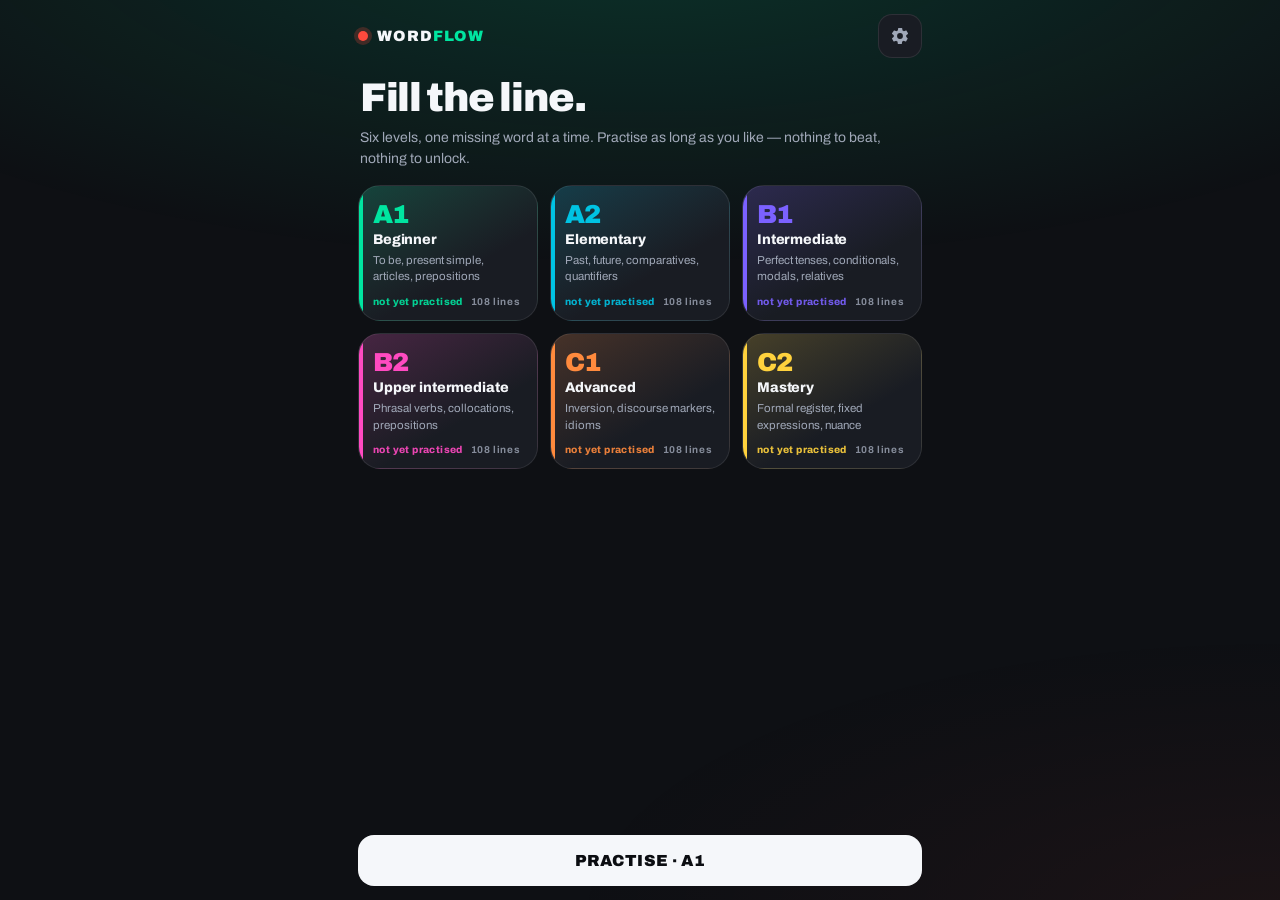
==== commit ae0ca642: "Ask mode and run length before each run; drop the beat-the-level framing Picking a level now opens a" ====
--- a/index.html
+++ b/index.html
@@ -8,7 +8,7 @@
 <meta name="apple-mobile-web-app-capable" content="yes">
 <meta name="apple-mobile-web-app-status-bar-style" content="black-translucent">
 <meta name="color-scheme" content="dark">
-<meta name="description" content="Wordflow — fill the gap in a line of film dialogue. An English trainer from A1 to C2.">
+<meta name="description" content="Wordflow — fill the missing word. An unlimited English trainer from A1 to C2.">
 <title>Wordflow — English gap trainer</title>
 <link rel="preconnect" href="https://fonts.googleapis.com">
 <link rel="preconnect" href="https://fonts.gstatic.com" crossorigin>
@@ -31,15 +31,14 @@
 
   <div class="hero">
     <h1>Fill the line.</h1>
-    <p>Six levels of film dialogue, one missing word at a time.</p>
-    <span class="cleared" id="clearedCount">0 / 6 levels cleared</span>
+    <p>Six levels, one missing word at a time. Practise as long as you like — nothing to beat, nothing to unlock.</p>
   </div>
 
   <div class="scroller">
     <div class="level-grid" id="levelList"></div>
   </div>
 
-  <button class="cta" id="quickPlay">Continue</button>
+  <button class="cta" id="quickPlay">Practise</button>
 </section>
 
 <!-- ============ GAME ============ -->
@@ -50,12 +49,11 @@
     </button>
     <div class="track"><i id="trackFill" style="width:0%"></i></div>
     <div class="qcount" id="qCount">1 / 10</div>
-    <div class="hearts" id="hearts"></div>
   </header>
 
   <div class="slate">
     <div class="slate-head">
-      <span class="scene-tag" id="catTag">Scene</span>
+      <span class="topic-tag" id="catTag">Topic</span>
       <span class="streak" id="streak"></span>
     </div>
     <p class="sentence" id="sentence"></p>
@@ -70,8 +68,7 @@
 <!-- ============ RESULTS ============ -->
 <section class="screen" id="results">
   <div class="result-head">
-    <div class="big-stars" id="bigStars">★★★</div>
-    <h2 class="result-title" id="resTitle">Scene complete</h2>
+    <h2 class="result-title" id="resTitle">Run complete</h2>
     <p class="result-sub" id="resSub">B1 · 8 of 10 correct</p>
   </div>
 
@@ -92,26 +89,45 @@
   </div>
 </section>
 
+<!-- ============ RUN SETUP — asked every time a level is picked ============ -->
+<div class="sheet-wrap" id="setupWrap">
+  <div class="scrim" id="setupScrim"></div>
+  <div class="sheet" role="dialog" aria-label="Set up this run">
+    <div class="grabber"></div>
+    <h2 id="setupTitle">Beginner</h2>
+    <p class="note" id="setupSub"></p>
+
+    <div class="opt">
+      <label id="lblMode">Answer with</label>
+      <div class="picker" id="pickMode" role="group" aria-labelledby="lblMode">
+        <button data-mode="tap" aria-pressed="false">
+          <svg viewBox="0 0 24 24" width="30" height="30" aria-hidden="true"><g fill="none" stroke="currentColor" stroke-width="1.8"><rect x="2.5" y="4.5" width="8.5" height="6" rx="2"/><rect x="13" y="4.5" width="8.5" height="6" rx="2"/><rect x="2.5" y="13.5" width="8.5" height="6" rx="2"/><rect x="13" y="13.5" width="8.5" height="6" rx="2"/></g></svg>
+          <span>Word tiles</span>
+        </button>
+        <button data-mode="type" aria-pressed="false">
+          <svg viewBox="0 0 24 24" width="30" height="30" aria-hidden="true"><g fill="none" stroke="currentColor" stroke-width="1.8" stroke-linecap="round"><rect x="1.8" y="5.5" width="20.4" height="13" rx="2.6"/><path d="M5.6 9.2h.01M9 9.2h.01M12.4 9.2h.01M15.8 9.2h.01M19.2 9.2h.01M5.6 12.4h.01M9 12.4h.01M12.4 12.4h.01M15.8 12.4h.01M19.2 12.4h.01M8.2 15.4h7.6"/></g></svg>
+          <span>Keyboard</span>
+        </button>
+      </div>
+      <p class="note" id="modeNote"></p>
+    </div>
+
+    <div class="opt">
+      <label id="lblCount">How many lines in this run?</label>
+      <div class="seg" id="segCount" role="group" aria-labelledby="lblCount"></div>
+    </div>
+
+    <button class="cta" id="startRunBtn">Start</button>
+    <button class="cta ghost" id="cancelSetup">Cancel</button>
+  </div>
+</div>
+
 <!-- ============ SETTINGS ============ -->
 <div class="sheet-wrap" id="sheetWrap">
   <div class="scrim" id="scrim"></div>
   <div class="sheet" role="dialog" aria-label="Settings">
     <div class="grabber"></div>
     <h2>Settings</h2>
-
-    <div class="opt">
-      <label id="lblCount">Lines per run</label>
-      <div class="seg" id="segCount" role="group" aria-labelledby="lblCount"></div>
-    </div>
-
-    <div class="opt">
-      <label id="lblMode">Answer with</label>
-      <div class="seg" id="segMode" role="group" aria-labelledby="lblMode">
-        <button data-mode="tap">Word tiles</button>
-        <button data-mode="type">Keyboard</button>
-      </div>
-      <p class="note" id="modeNote"></p>
-    </div>
 
     <div class="opt">
       <div class="toggle-row">
--- a/css/style.css
+++ b/css/style.css
@@ -1,7 +1,7 @@
 /* =====================================================================
    WORDFLOW — Switch-style dark theme
    Charcoal surfaces, neon per-level accents, white selection rings.
-   Screenplay (Courier) treatment for the dialogue card.
+   Monospace (Courier) treatment for the sentence card.
    ===================================================================== */
 :root{
   --bg:#0E1014;
@@ -96,11 +96,6 @@
 .hero{padding:6px 2px 0}
 .hero h1{font-size:clamp(30px,8.5vw,40px);line-height:1.02;font-weight:900;letter-spacing:-.035em}
 .hero p{margin-top:8px;font-size:14px;color:var(--muted);line-height:1.5}
-.cleared{
-  display:inline-block;margin-top:12px;padding:6px 12px;border-radius:99px;
-  background:var(--surface);border:1px solid var(--line);
-  font-size:11px;font-weight:800;letter-spacing:.1em;text-transform:uppercase;color:var(--muted);
-}
 
 /* ---------- level tiles (Switch home menu) ---------- */
 .level-grid{
@@ -126,8 +121,7 @@
 .lvl-name{font-size:14px;font-weight:800;letter-spacing:-.01em}
 .lvl-sub{font-size:11.5px;color:var(--muted);line-height:1.45;flex:1}
 .lvl-foot{display:flex;align-items:center;justify-content:space-between;gap:8px;margin-top:6px}
-.stars{display:flex;gap:2px;font-size:12px;color:var(--surface-3)}
-.stars .on{color:var(--gold)}
+.lvl-done{font-size:10px;font-weight:800;letter-spacing:.04em;color:var(--c);opacity:.9}
 .lvl-count{font-size:10px;font-weight:700;letter-spacing:.06em;color:var(--muted);opacity:.8}
 
 /* ---------- primary button ---------- */
@@ -149,11 +143,8 @@
 .track{flex:1;height:7px;border-radius:99px;background:var(--surface-2);overflow:hidden}
 .track i{display:block;height:100%;background:var(--accent);border-radius:99px;transition:width .32s ease}
 .qcount{font-size:12px;font-weight:800;color:var(--muted);min-width:46px;text-align:right;font-variant-numeric:tabular-nums}
-.hearts{display:flex;gap:3px;font-size:15px;line-height:1}
-.hearts span{color:var(--surface-3);transition:color .25s, transform .25s}
-.hearts span.on{color:var(--red)}
-
-/* ---------- the dialogue slate ---------- */
+
+/* ---------- the sentence slate ---------- */
 .slate{
   flex:1;min-height:0;display:flex;flex-direction:column;gap:14px;
   padding:22px 18px;border-radius:var(--r-lg);
@@ -165,7 +156,7 @@
   background:linear-gradient(90deg,var(--accent),transparent);
 }
 .slate-head{display:flex;align-items:center;justify-content:space-between;gap:10px;min-height:22px}
-.scene-tag{
+.topic-tag{
   font-size:10.5px;font-weight:800;letter-spacing:.14em;text-transform:uppercase;color:var(--muted);
 }
 .streak{
@@ -241,10 +232,8 @@
 .typebox input::placeholder{color:var(--muted);font-weight:500}
 
 /* ---------- results ---------- */
-.result-head{text-align:center;padding:14px 0 4px}
-.big-stars{font-size:36px;letter-spacing:8px;color:var(--surface-3);line-height:1}
-.big-stars .on{color:var(--gold)}
-.result-title{font-size:27px;font-weight:900;letter-spacing:-.025em;margin-top:14px}
+.result-head{text-align:center;padding:20px 0 4px}
+.result-title{font-size:27px;font-weight:900;letter-spacing:-.025em}
 .result-sub{font-size:13.5px;color:var(--muted);margin-top:6px}
 .grid-stats{display:grid;grid-template-columns:repeat(3,1fr);gap:9px}
 .stat{
@@ -284,6 +273,7 @@
   text-transform:uppercase;color:var(--muted);margin-bottom:9px;
 }
 .note{margin-top:9px;font-size:12px;color:var(--muted);line-height:1.5}
+.sheet>.note{margin-top:6px}
 .seg{display:flex;gap:6px}
 .seg button{
   flex:1;padding:12px 4px;border-radius:var(--r-sm);
@@ -293,6 +283,23 @@
 }
 .seg button:hover{color:var(--text)}
 .seg button.on{background:var(--text);color:#0B0D11}
+
+/* ---------- two-icon mode picker (run setup) ---------- */
+.picker{display:grid;grid-template-columns:1fr 1fr;gap:10px}
+.picker button{
+  display:flex;flex-direction:column;align-items:center;gap:10px;
+  padding:20px 10px 16px;border-radius:var(--r-md);
+  background:var(--surface-2);border:1.5px solid transparent;
+  font-weight:800;font-size:13px;color:var(--muted);
+  transition:background .18s, color .18s, border-color .18s, transform .12s;
+}
+.picker button:hover{color:var(--text);background:var(--surface-3)}
+.picker button:active{transform:scale(.97)}
+.picker button.on{
+  background:color-mix(in srgb, var(--accent) 14%, var(--surface-2));
+  border-color:var(--accent);color:var(--text);
+}
+.picker button.on svg{color:var(--accent)}
 .toggle-row{
   display:flex;align-items:center;justify-content:space-between;gap:14px;
   padding:13px 0;border-bottom:1px solid var(--line);
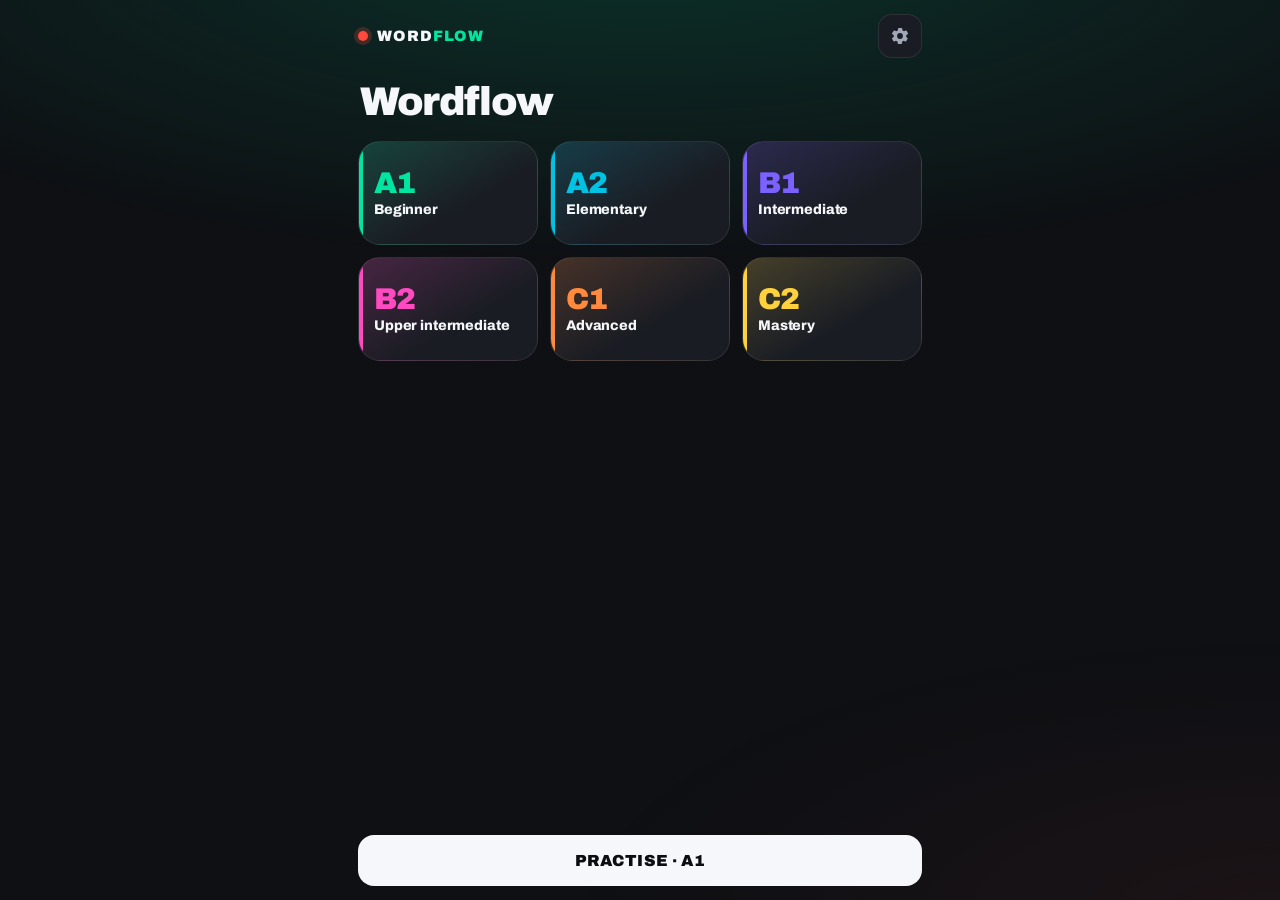
==== commit d84f1eb7: "Strip the home screen back to the wordmark and bare level tiles The hero is now just "Wordflow" with" ====
--- a/index.html
+++ b/index.html
@@ -30,8 +30,7 @@
   </header>
 
   <div class="hero">
-    <h1>Fill the line.</h1>
-    <p>Six levels, one missing word at a time. Practise as long as you like — nothing to beat, nothing to unlock.</p>
+    <h1>Wordflow</h1>
   </div>
 
   <div class="scroller">
--- a/css/style.css
+++ b/css/style.css
@@ -93,17 +93,16 @@
 .icon-btn:active{transform:scale(.92)}
 
 /* ---------- hero ---------- */
-.hero{padding:6px 2px 0}
+.hero{padding:10px 2px 2px}
 .hero h1{font-size:clamp(30px,8.5vw,40px);line-height:1.02;font-weight:900;letter-spacing:-.035em}
-.hero p{margin-top:8px;font-size:14px;color:var(--muted);line-height:1.5}
 
 /* ---------- level tiles (Switch home menu) ---------- */
 .level-grid{
   display:grid;grid-template-columns:repeat(2,1fr);gap:12px;
 }
 .lvl{
-  position:relative;display:flex;flex-direction:column;gap:5px;
-  padding:15px 14px 13px;border-radius:var(--r-lg);text-align:left;
+  position:relative;display:flex;flex-direction:column;gap:4px;justify-content:center;
+  min-height:104px;padding:16px 15px;border-radius:var(--r-lg);text-align:left;
   background:
     linear-gradient(150deg, color-mix(in srgb, var(--c) 20%, var(--surface)) 0%, var(--surface) 62%);
   border:1px solid var(--line);
@@ -116,13 +115,9 @@
 .lvl:hover{transform:translateY(-2px);border-color:var(--line-2)}
 .lvl:active{transform:scale(.975)}
 .lvl-code{
-  font-size:26px;font-weight:900;letter-spacing:-.03em;color:var(--c);line-height:1;
+  font-size:30px;font-weight:900;letter-spacing:-.03em;color:var(--c);line-height:1;
 }
 .lvl-name{font-size:14px;font-weight:800;letter-spacing:-.01em}
-.lvl-sub{font-size:11.5px;color:var(--muted);line-height:1.45;flex:1}
-.lvl-foot{display:flex;align-items:center;justify-content:space-between;gap:8px;margin-top:6px}
-.lvl-done{font-size:10px;font-weight:800;letter-spacing:.04em;color:var(--c);opacity:.9}
-.lvl-count{font-size:10px;font-weight:700;letter-spacing:.06em;color:var(--muted);opacity:.8}
 
 /* ---------- primary button ---------- */
 .cta{
